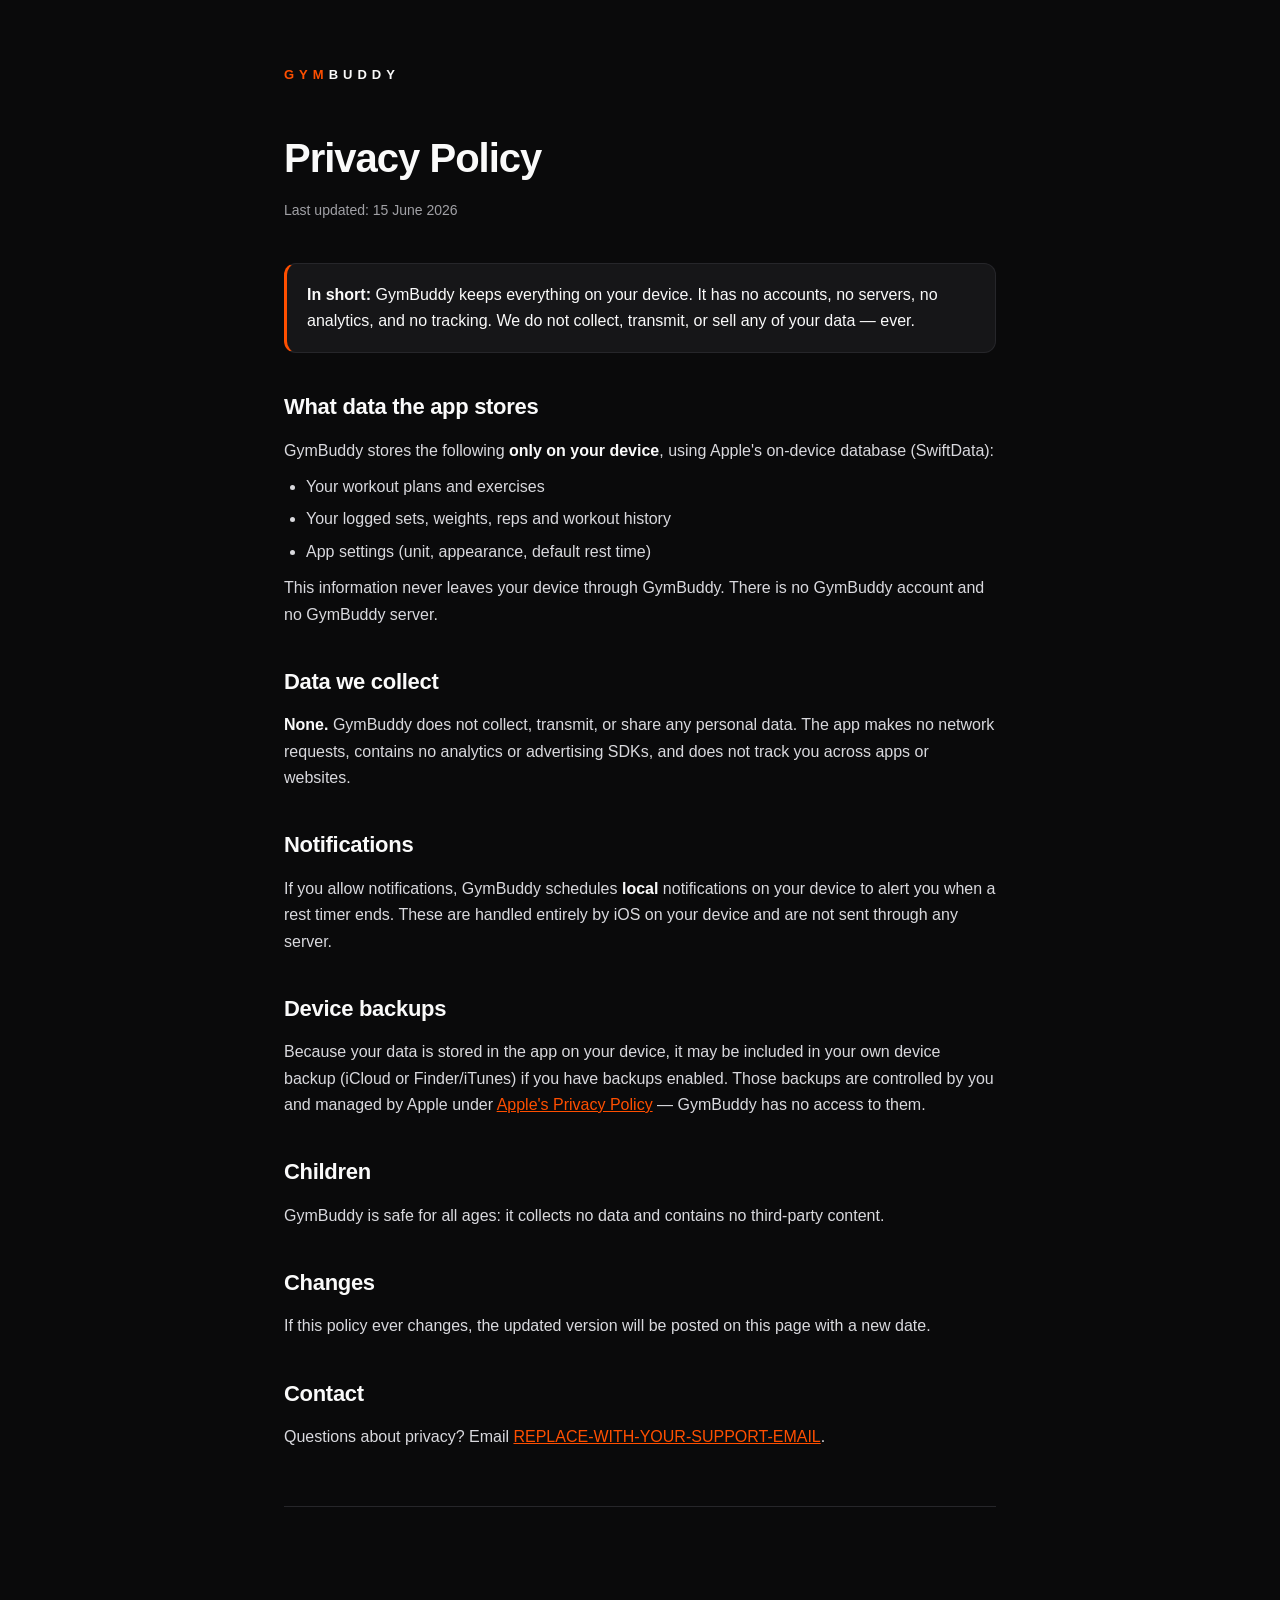
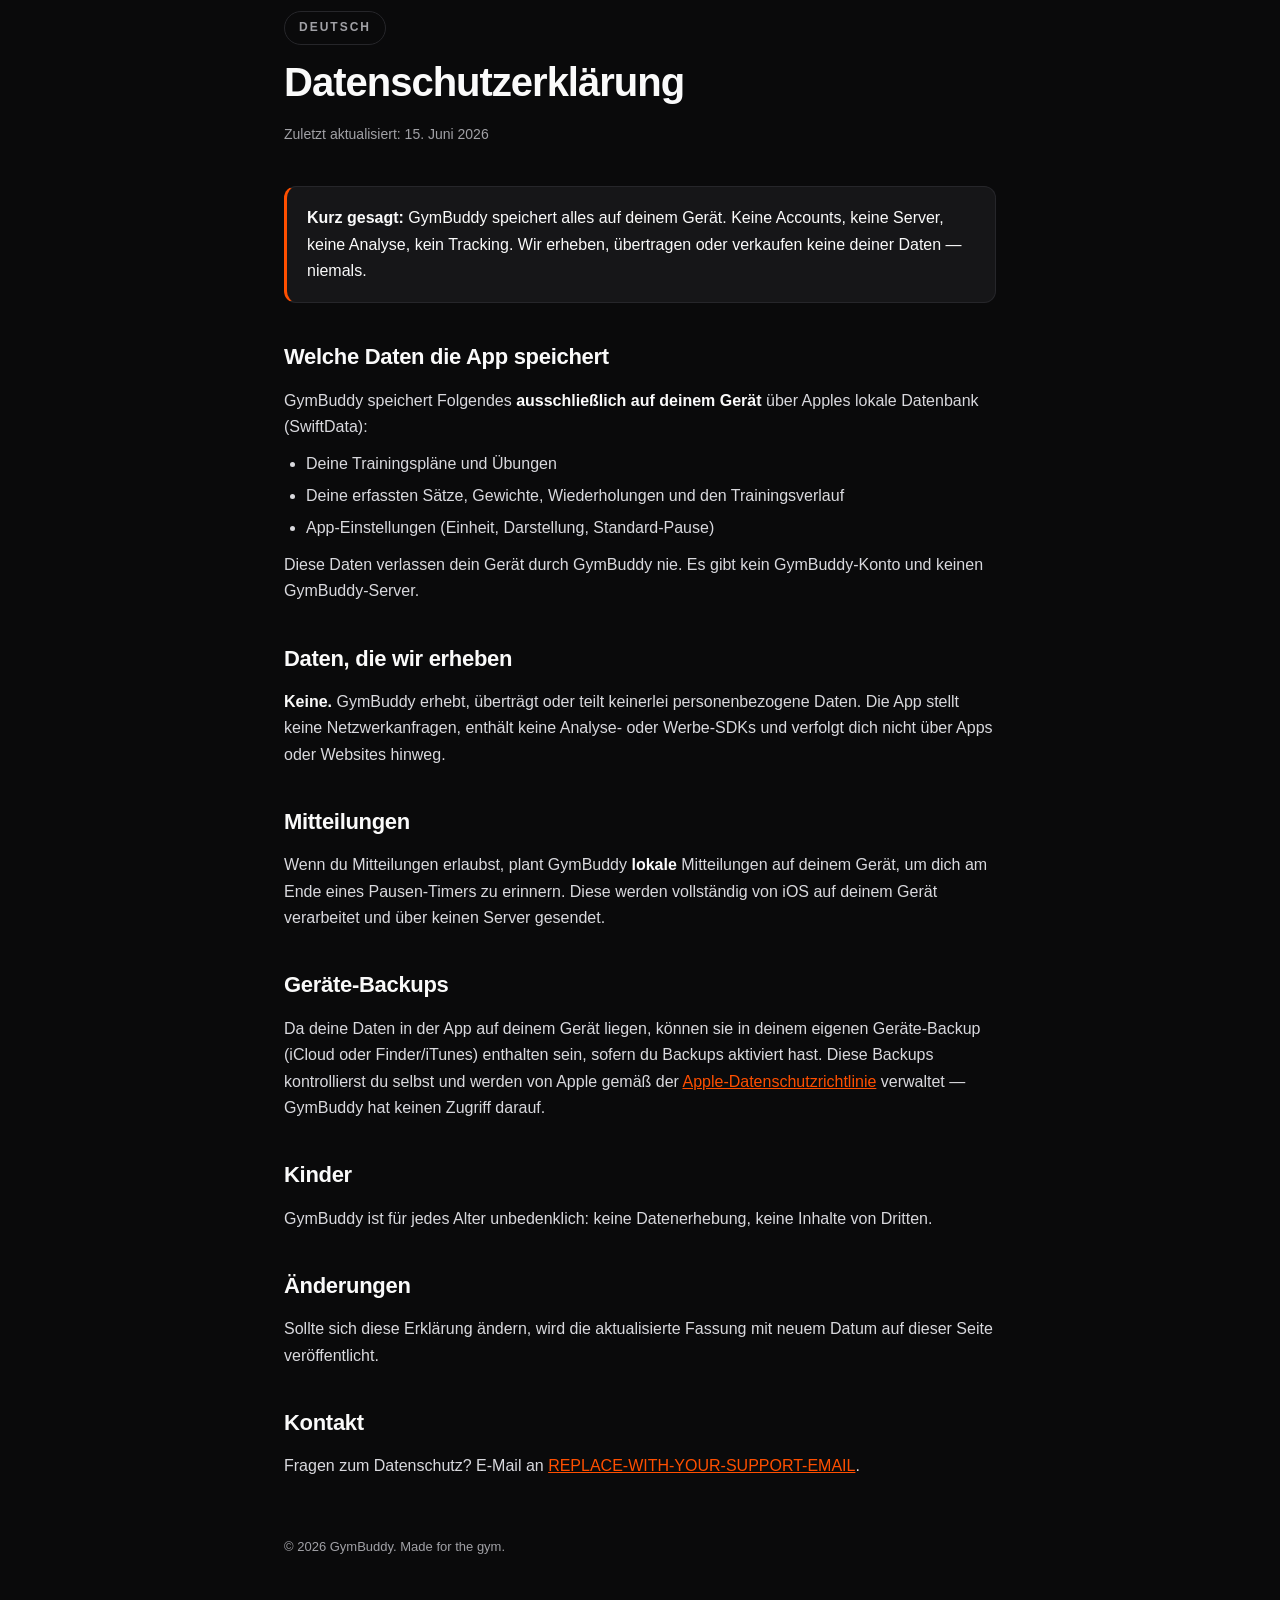
==== docs/privacy/index.html @ 10d66522 "feat: privacy policy + remove dead network code (A5) - Remove unused ExerciseImageService (wger.de n" ====
<!DOCTYPE html>
<html lang="en">
<head>
<meta charset="UTF-8">
<meta name="viewport" content="width=device-width, initial-scale=1.0">
<title>GymBuddy — Privacy Policy</title>
<style>
  :root{ --bg:#0A0A0B; --surface:#161618; --accent:#FF4F00; --txt:#FAFAFA; --txt2:#A1A1A6; --line:#26262a; }
  *{margin:0;padding:0;box-sizing:border-box}
  body{background:var(--bg);color:var(--txt);font-family:-apple-system,BlinkMacSystemFont,"Segoe UI",Roboto,sans-serif;
       line-height:1.65;-webkit-font-smoothing:antialiased}
  .wrap{max-width:760px;margin:0 auto;padding:64px 24px 96px}
  .brand{font-size:13px;font-weight:900;letter-spacing:5px;margin-bottom:40px}
  .brand b{color:var(--accent)}
  h1{font-size:40px;font-weight:900;letter-spacing:-1px;margin-bottom:8px}
  .date{color:var(--txt2);font-size:14px;margin-bottom:40px}
  h2{font-size:22px;font-weight:800;margin:36px 0 12px;letter-spacing:-.3px}
  p,li{color:#d9d9de;font-size:16px}
  ul{padding-left:22px;margin:10px 0}
  li{margin:6px 0}
  strong{color:var(--txt)}
  .tldr{background:var(--surface);border:1px solid var(--line);border-left:3px solid var(--accent);
        border-radius:12px;padding:18px 20px;margin:8px 0 8px}
  a{color:var(--accent)}
  .lang{display:inline-block;font-size:12px;font-weight:800;letter-spacing:2px;text-transform:uppercase;
        color:var(--txt2);border:1px solid var(--line);border-radius:99px;padding:6px 14px;margin:48px 0 4px}
  hr{border:none;border-top:1px solid var(--line);margin:56px 0}
  footer{color:var(--txt2);font-size:13px;margin-top:56px}
</style>
</head>
<body>
<div class="wrap">
  <div class="brand"><b>GYM</b>BUDDY</div>

  <!-- ============ ENGLISH ============ -->
  <h1>Privacy Policy</h1>
  <p class="date">Last updated: 15 June 2026</p>

  <div class="tldr">
    <strong>In short:</strong> GymBuddy keeps everything on your device. It has no accounts, no servers,
    no analytics, and no tracking. We do not collect, transmit, or sell any of your data — ever.
  </div>

  <h2>What data the app stores</h2>
  <p>GymBuddy stores the following <strong>only on your device</strong>, using Apple's on-device database (SwiftData):</p>
  <ul>
    <li>Your workout plans and exercises</li>
    <li>Your logged sets, weights, reps and workout history</li>
    <li>App settings (unit, appearance, default rest time)</li>
  </ul>
  <p>This information never leaves your device through GymBuddy. There is no GymBuddy account and no GymBuddy server.</p>

  <h2>Data we collect</h2>
  <p><strong>None.</strong> GymBuddy does not collect, transmit, or share any personal data. The app makes no
  network requests, contains no analytics or advertising SDKs, and does not track you across apps or websites.</p>

  <h2>Notifications</h2>
  <p>If you allow notifications, GymBuddy schedules <strong>local</strong> notifications on your device to alert you
  when a rest timer ends. These are handled entirely by iOS on your device and are not sent through any server.</p>

  <h2>Device backups</h2>
  <p>Because your data is stored in the app on your device, it may be included in your own device backup
  (iCloud or Finder/iTunes) if you have backups enabled. Those backups are controlled by you and managed by Apple
  under <a href="https://www.apple.com/legal/privacy/">Apple's Privacy Policy</a> — GymBuddy has no access to them.</p>

  <h2>Children</h2>
  <p>GymBuddy is safe for all ages: it collects no data and contains no third-party content.</p>

  <h2>Changes</h2>
  <p>If this policy ever changes, the updated version will be posted on this page with a new date.</p>

  <h2>Contact</h2>
  <p>Questions about privacy? Email <a href="mailto:REPLACE-WITH-YOUR-SUPPORT-EMAIL">REPLACE-WITH-YOUR-SUPPORT-EMAIL</a>.</p>

  <hr>

  <!-- ============ DEUTSCH ============ -->
  <span class="lang">Deutsch</span>
  <h1>Datenschutzerklärung</h1>
  <p class="date">Zuletzt aktualisiert: 15. Juni 2026</p>

  <div class="tldr">
    <strong>Kurz gesagt:</strong> GymBuddy speichert alles auf deinem Gerät. Keine Accounts, keine Server,
    keine Analyse, kein Tracking. Wir erheben, übertragen oder verkaufen keine deiner Daten — niemals.
  </div>

  <h2>Welche Daten die App speichert</h2>
  <p>GymBuddy speichert Folgendes <strong>ausschließlich auf deinem Gerät</strong> über Apples lokale Datenbank (SwiftData):</p>
  <ul>
    <li>Deine Trainingspläne und Übungen</li>
    <li>Deine erfassten Sätze, Gewichte, Wiederholungen und den Trainingsverlauf</li>
    <li>App-Einstellungen (Einheit, Darstellung, Standard-Pause)</li>
  </ul>
  <p>Diese Daten verlassen dein Gerät durch GymBuddy nie. Es gibt kein GymBuddy-Konto und keinen GymBuddy-Server.</p>

  <h2>Daten, die wir erheben</h2>
  <p><strong>Keine.</strong> GymBuddy erhebt, überträgt oder teilt keinerlei personenbezogene Daten. Die App stellt
  keine Netzwerkanfragen, enthält keine Analyse- oder Werbe-SDKs und verfolgt dich nicht über Apps oder Websites hinweg.</p>

  <h2>Mitteilungen</h2>
  <p>Wenn du Mitteilungen erlaubst, plant GymBuddy <strong>lokale</strong> Mitteilungen auf deinem Gerät, um dich am
  Ende eines Pausen-Timers zu erinnern. Diese werden vollständig von iOS auf deinem Gerät verarbeitet und über keinen Server gesendet.</p>

  <h2>Geräte-Backups</h2>
  <p>Da deine Daten in der App auf deinem Gerät liegen, können sie in deinem eigenen Geräte-Backup (iCloud oder
  Finder/iTunes) enthalten sein, sofern du Backups aktiviert hast. Diese Backups kontrollierst du selbst und werden
  von Apple gemäß der <a href="https://www.apple.com/legal/privacy/">Apple-Datenschutzrichtlinie</a> verwaltet — GymBuddy hat keinen Zugriff darauf.</p>

  <h2>Kinder</h2>
  <p>GymBuddy ist für jedes Alter unbedenklich: keine Datenerhebung, keine Inhalte von Dritten.</p>

  <h2>Änderungen</h2>
  <p>Sollte sich diese Erklärung ändern, wird die aktualisierte Fassung mit neuem Datum auf dieser Seite veröffentlicht.</p>

  <h2>Kontakt</h2>
  <p>Fragen zum Datenschutz? E-Mail an <a href="mailto:REPLACE-WITH-YOUR-SUPPORT-EMAIL">REPLACE-WITH-YOUR-SUPPORT-EMAIL</a>.</p>

  <footer>© 2026 GymBuddy. Made for the gym.</footer>
</div>
</body>
</html>
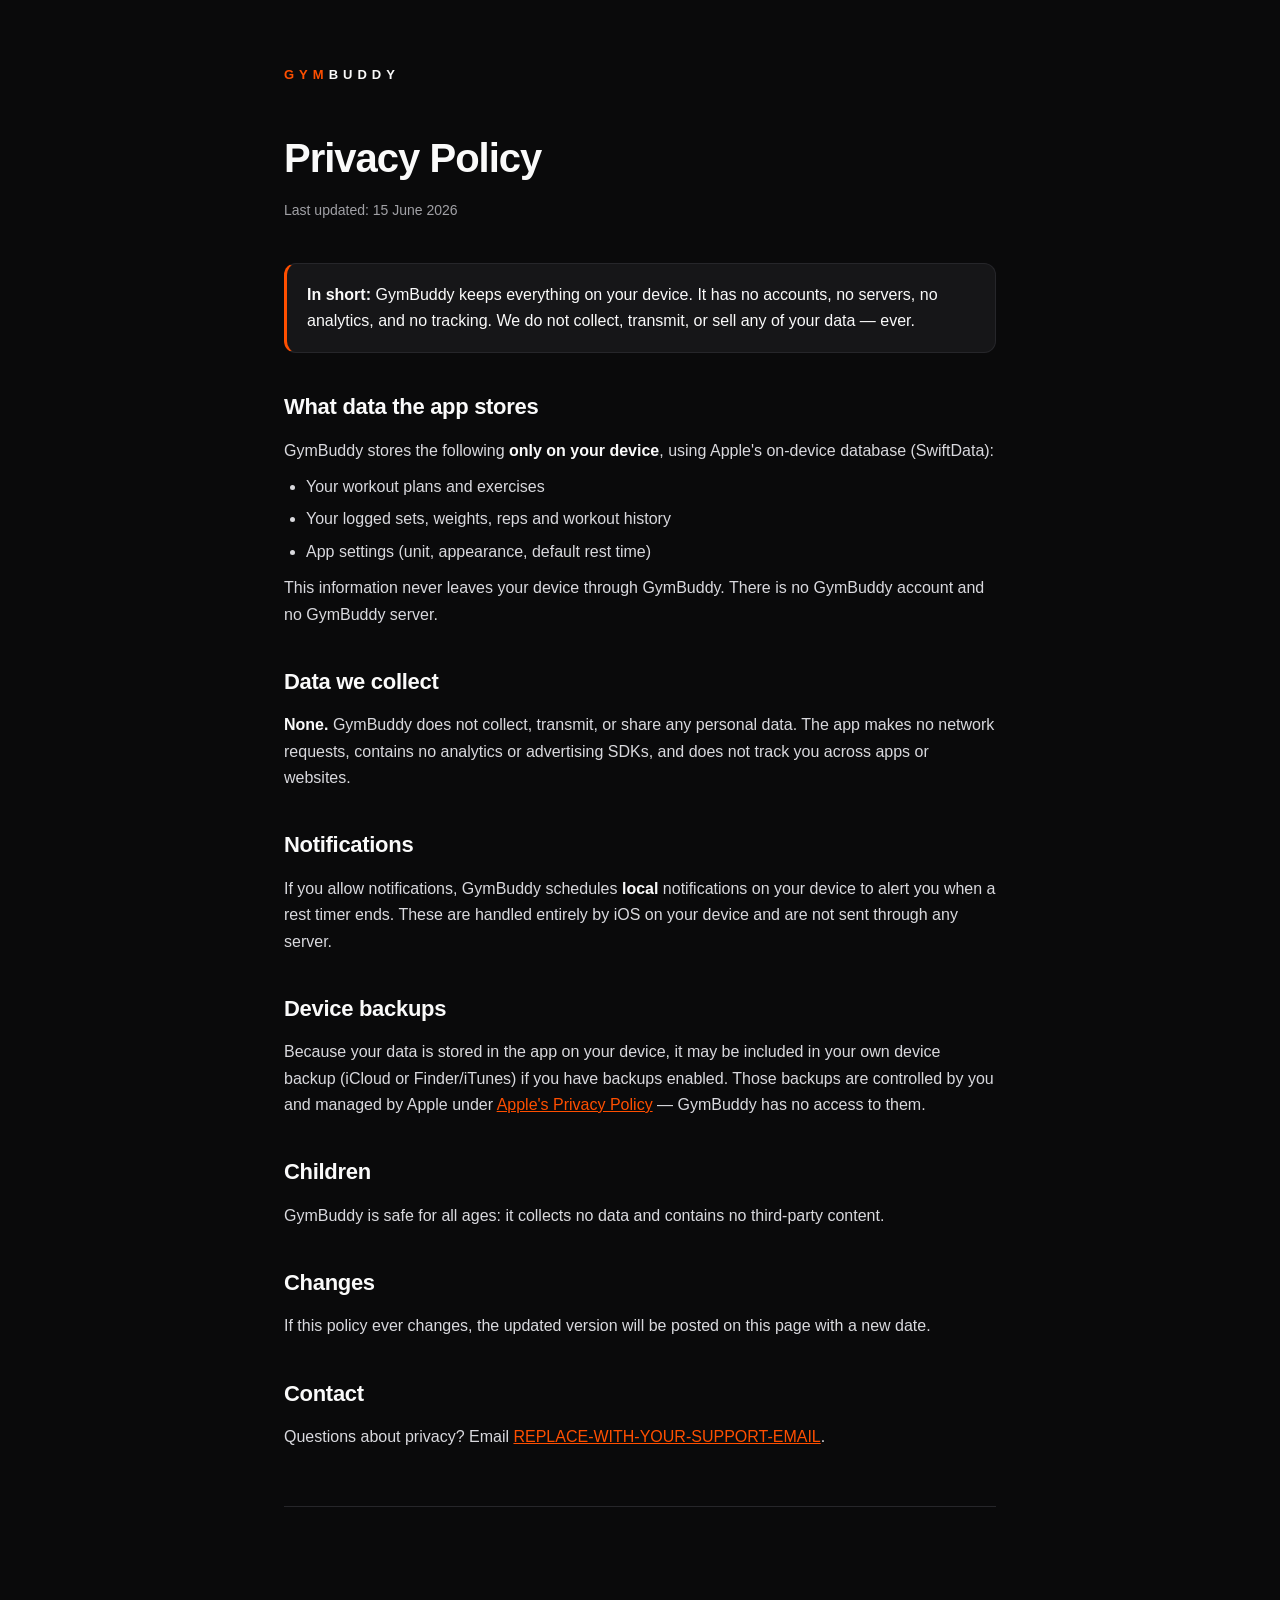
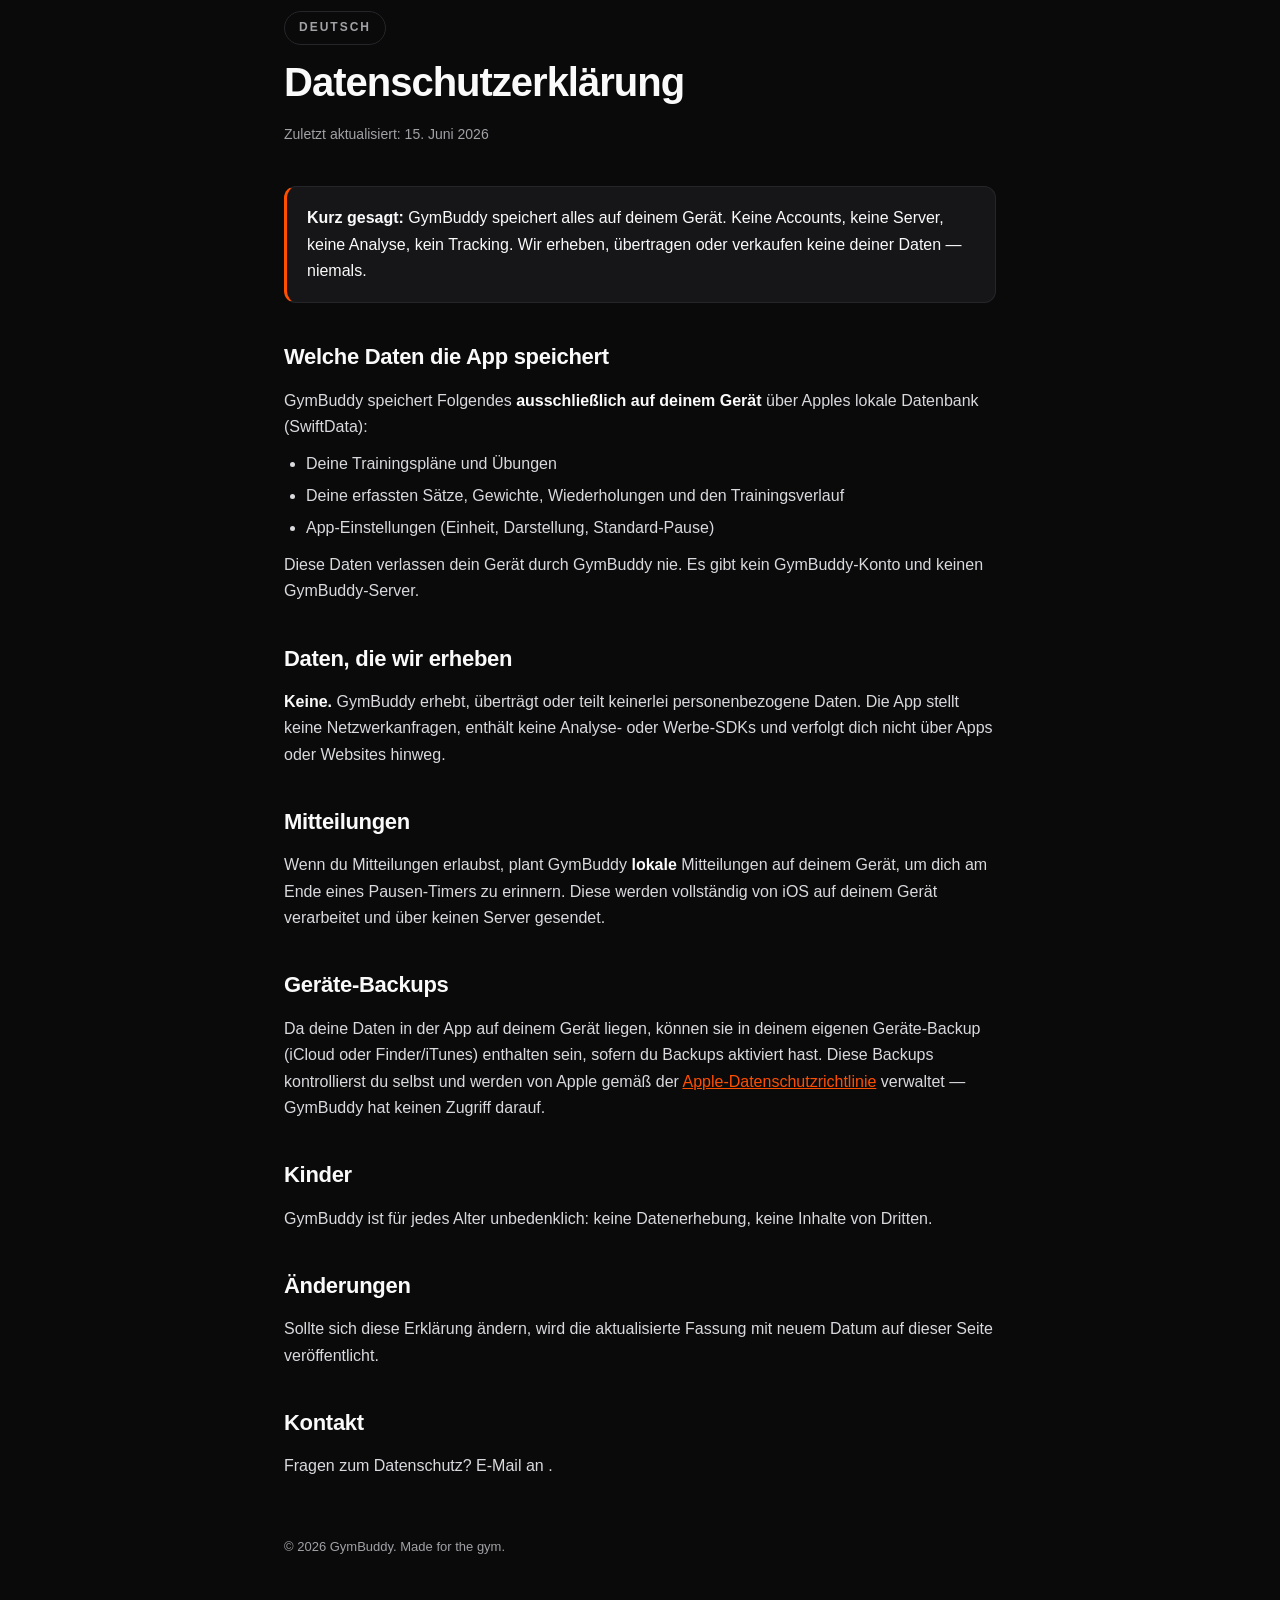
==== commit 8dafc14f: "feat: voluntary Tip Jar (StoreKit 2 consumables) - TipJarStore (StoreKit 2) + TipJarView (gym-themed" ====
--- a/docs/privacy/index.html
+++ b/docs/privacy/index.html
@@ -1,121 +1,228 @@
 <!DOCTYPE html>
 <html lang="en">
+
 <head>
-<meta charset="UTF-8">
-<meta name="viewport" content="width=device-width, initial-scale=1.0">
-<title>GymBuddy — Privacy Policy</title>
-<style>
-  :root{ --bg:#0A0A0B; --surface:#161618; --accent:#FF4F00; --txt:#FAFAFA; --txt2:#A1A1A6; --line:#26262a; }
-  *{margin:0;padding:0;box-sizing:border-box}
-  body{background:var(--bg);color:var(--txt);font-family:-apple-system,BlinkMacSystemFont,"Segoe UI",Roboto,sans-serif;
-       line-height:1.65;-webkit-font-smoothing:antialiased}
-  .wrap{max-width:760px;margin:0 auto;padding:64px 24px 96px}
-  .brand{font-size:13px;font-weight:900;letter-spacing:5px;margin-bottom:40px}
-  .brand b{color:var(--accent)}
-  h1{font-size:40px;font-weight:900;letter-spacing:-1px;margin-bottom:8px}
-  .date{color:var(--txt2);font-size:14px;margin-bottom:40px}
-  h2{font-size:22px;font-weight:800;margin:36px 0 12px;letter-spacing:-.3px}
-  p,li{color:#d9d9de;font-size:16px}
-  ul{padding-left:22px;margin:10px 0}
-  li{margin:6px 0}
-  strong{color:var(--txt)}
-  .tldr{background:var(--surface);border:1px solid var(--line);border-left:3px solid var(--accent);
-        border-radius:12px;padding:18px 20px;margin:8px 0 8px}
-  a{color:var(--accent)}
-  .lang{display:inline-block;font-size:12px;font-weight:800;letter-spacing:2px;text-transform:uppercase;
-        color:var(--txt2);border:1px solid var(--line);border-radius:99px;padding:6px 14px;margin:48px 0 4px}
-  hr{border:none;border-top:1px solid var(--line);margin:56px 0}
-  footer{color:var(--txt2);font-size:13px;margin-top:56px}
-</style>
+  <meta charset="UTF-8">
+  <meta name="viewport" content="width=device-width, initial-scale=1.0">
+  <title>GymBuddy — Privacy Policy</title>
+  <style>
+    :root {
+      --bg: #0A0A0B;
+      --surface: #161618;
+      --accent: #FF4F00;
+      --txt: #FAFAFA;
+      --txt2: #A1A1A6;
+      --line: #26262a;
+    }
+
+    * {
+      margin: 0;
+      padding: 0;
+      box-sizing: border-box
+    }
+
+    body {
+      background: var(--bg);
+      color: var(--txt);
+      font-family: -apple-system, BlinkMacSystemFont, "Segoe UI", Roboto, sans-serif;
+      line-height: 1.65;
+      -webkit-font-smoothing: antialiased
+    }
+
+    .wrap {
+      max-width: 760px;
+      margin: 0 auto;
+      padding: 64px 24px 96px
+    }
+
+    .brand {
+      font-size: 13px;
+      font-weight: 900;
+      letter-spacing: 5px;
+      margin-bottom: 40px
+    }
+
+    .brand b {
+      color: var(--accent)
+    }
+
+    h1 {
+      font-size: 40px;
+      font-weight: 900;
+      letter-spacing: -1px;
+      margin-bottom: 8px
+    }
+
+    .date {
+      color: var(--txt2);
+      font-size: 14px;
+      margin-bottom: 40px
+    }
+
+    h2 {
+      font-size: 22px;
+      font-weight: 800;
+      margin: 36px 0 12px;
+      letter-spacing: -.3px
+    }
+
+    p,
+    li {
+      color: #d9d9de;
+      font-size: 16px
+    }
+
+    ul {
+      padding-left: 22px;
+      margin: 10px 0
+    }
+
+    li {
+      margin: 6px 0
+    }
+
+    strong {
+      color: var(--txt)
+    }
+
+    .tldr {
+      background: var(--surface);
+      border: 1px solid var(--line);
+      border-left: 3px solid var(--accent);
+      border-radius: 12px;
+      padding: 18px 20px;
+      margin: 8px 0 8px
+    }
+
+    a {
+      color: var(--accent)
+    }
+
+    .lang {
+      display: inline-block;
+      font-size: 12px;
+      font-weight: 800;
+      letter-spacing: 2px;
+      text-transform: uppercase;
+      color: var(--txt2);
+      border: 1px solid var(--line);
+      border-radius: 99px;
+      padding: 6px 14px;
+      margin: 48px 0 4px
+    }
+
+    hr {
+      border: none;
+      border-top: 1px solid var(--line);
+      margin: 56px 0
+    }
+
+    footer {
+      color: var(--txt2);
+      font-size: 13px;
+      margin-top: 56px
+    }
+  </style>
 </head>
+
 <body>
-<div class="wrap">
-  <div class="brand"><b>GYM</b>BUDDY</div>
-
-  <!-- ============ ENGLISH ============ -->
-  <h1>Privacy Policy</h1>
-  <p class="date">Last updated: 15 June 2026</p>
-
-  <div class="tldr">
-    <strong>In short:</strong> GymBuddy keeps everything on your device. It has no accounts, no servers,
-    no analytics, and no tracking. We do not collect, transmit, or sell any of your data — ever.
+  <div class="wrap">
+    <div class="brand"><b>GYM</b>BUDDY</div>
+
+    <!-- ============ ENGLISH ============ -->
+    <h1>Privacy Policy</h1>
+    <p class="date">Last updated: 15 June 2026</p>
+
+    <div class="tldr">
+      <strong>In short:</strong> GymBuddy keeps everything on your device. It has no accounts, no servers,
+      no analytics, and no tracking. We do not collect, transmit, or sell any of your data — ever.
+    </div>
+
+    <h2>What data the app stores</h2>
+    <p>GymBuddy stores the following <strong>only on your device</strong>, using Apple's on-device database (SwiftData):
+    </p>
+    <ul>
+      <li>Your workout plans and exercises</li>
+      <li>Your logged sets, weights, reps and workout history</li>
+      <li>App settings (unit, appearance, default rest time)</li>
+    </ul>
+    <p>This information never leaves your device through GymBuddy. There is no GymBuddy account and no GymBuddy server.
+    </p>
+
+    <h2>Data we collect</h2>
+    <p><strong>None.</strong> GymBuddy does not collect, transmit, or share any personal data. The app makes no
+      network requests, contains no analytics or advertising SDKs, and does not track you across apps or websites.</p>
+
+    <h2>Notifications</h2>
+    <p>If you allow notifications, GymBuddy schedules <strong>local</strong> notifications on your device to alert you
+      when a rest timer ends. These are handled entirely by iOS on your device and are not sent through any server.</p>
+
+    <h2>Device backups</h2>
+    <p>Because your data is stored in the app on your device, it may be included in your own device backup
+      (iCloud or Finder/iTunes) if you have backups enabled. Those backups are controlled by you and managed by Apple
+      under <a href="https://www.apple.com/legal/privacy/">Apple's Privacy Policy</a> — GymBuddy has no access to them.
+    </p>
+
+    <h2>Children</h2>
+    <p>GymBuddy is safe for all ages: it collects no data and contains no third-party content.</p>
+
+    <h2>Changes</h2>
+    <p>If this policy ever changes, the updated version will be posted on this page with a new date.</p>
+
+    <h2>Contact</h2>
+    <p>Questions about privacy? Email <a
+        href="mailto:REPLACE-WITH-YOUR-SUPPORT-EMAIL">REPLACE-WITH-YOUR-SUPPORT-EMAIL</a>.</p>
+
+    <hr>
+
+    <!-- ============ DEUTSCH ============ -->
+    <span class="lang">Deutsch</span>
+    <h1>Datenschutzerklärung</h1>
+    <p class="date">Zuletzt aktualisiert: 15. Juni 2026</p>
+
+    <div class="tldr">
+      <strong>Kurz gesagt:</strong> GymBuddy speichert alles auf deinem Gerät. Keine Accounts, keine Server,
+      keine Analyse, kein Tracking. Wir erheben, übertragen oder verkaufen keine deiner Daten — niemals.
+    </div>
+
+    <h2>Welche Daten die App speichert</h2>
+    <p>GymBuddy speichert Folgendes <strong>ausschließlich auf deinem Gerät</strong> über Apples lokale Datenbank
+      (SwiftData):</p>
+    <ul>
+      <li>Deine Trainingspläne und Übungen</li>
+      <li>Deine erfassten Sätze, Gewichte, Wiederholungen und den Trainingsverlauf</li>
+      <li>App-Einstellungen (Einheit, Darstellung, Standard-Pause)</li>
+    </ul>
+    <p>Diese Daten verlassen dein Gerät durch GymBuddy nie. Es gibt kein GymBuddy-Konto und keinen GymBuddy-Server.</p>
+
+    <h2>Daten, die wir erheben</h2>
+    <p><strong>Keine.</strong> GymBuddy erhebt, überträgt oder teilt keinerlei personenbezogene Daten. Die App stellt
+      keine Netzwerkanfragen, enthält keine Analyse- oder Werbe-SDKs und verfolgt dich nicht über Apps oder Websites
+      hinweg.</p>
+
+    <h2>Mitteilungen</h2>
+    <p>Wenn du Mitteilungen erlaubst, plant GymBuddy <strong>lokale</strong> Mitteilungen auf deinem Gerät, um dich am
+      Ende eines Pausen-Timers zu erinnern. Diese werden vollständig von iOS auf deinem Gerät verarbeitet und über
+      keinen Server gesendet.</p>
+
+    <h2>Geräte-Backups</h2>
+    <p>Da deine Daten in der App auf deinem Gerät liegen, können sie in deinem eigenen Geräte-Backup (iCloud oder
+      Finder/iTunes) enthalten sein, sofern du Backups aktiviert hast. Diese Backups kontrollierst du selbst und werden
+      von Apple gemäß der <a href="https://www.apple.com/legal/privacy/">Apple-Datenschutzrichtlinie</a> verwaltet —
+      GymBuddy hat keinen Zugriff darauf.</p>
+
+    <h2>Kinder</h2>
+    <p>GymBuddy ist für jedes Alter unbedenklich: keine Datenerhebung, keine Inhalte von Dritten.</p>
+
+    <h2>Änderungen</h2>
+    <p>Sollte sich diese Erklärung ändern, wird die aktualisierte Fassung mit neuem Datum auf dieser Seite
+      veröffentlicht.</p>
+
+    <h2>Kontakt</h2>
+    <p>Fragen zum Datenschutz? E-Mail an <a href="mailto:hello@mathiasmueller.me"></a>.</p>
+
+    <footer>© 2026 GymBuddy. Made for the gym.</footer>
   </div>
-
-  <h2>What data the app stores</h2>
-  <p>GymBuddy stores the following <strong>only on your device</strong>, using Apple's on-device database (SwiftData):</p>
-  <ul>
-    <li>Your workout plans and exercises</li>
-    <li>Your logged sets, weights, reps and workout history</li>
-    <li>App settings (unit, appearance, default rest time)</li>
-  </ul>
-  <p>This information never leaves your device through GymBuddy. There is no GymBuddy account and no GymBuddy server.</p>
-
-  <h2>Data we collect</h2>
-  <p><strong>None.</strong> GymBuddy does not collect, transmit, or share any personal data. The app makes no
-  network requests, contains no analytics or advertising SDKs, and does not track you across apps or websites.</p>
-
-  <h2>Notifications</h2>
-  <p>If you allow notifications, GymBuddy schedules <strong>local</strong> notifications on your device to alert you
-  when a rest timer ends. These are handled entirely by iOS on your device and are not sent through any server.</p>
-
-  <h2>Device backups</h2>
-  <p>Because your data is stored in the app on your device, it may be included in your own device backup
-  (iCloud or Finder/iTunes) if you have backups enabled. Those backups are controlled by you and managed by Apple
-  under <a href="https://www.apple.com/legal/privacy/">Apple's Privacy Policy</a> — GymBuddy has no access to them.</p>
-
-  <h2>Children</h2>
-  <p>GymBuddy is safe for all ages: it collects no data and contains no third-party content.</p>
-
-  <h2>Changes</h2>
-  <p>If this policy ever changes, the updated version will be posted on this page with a new date.</p>
-
-  <h2>Contact</h2>
-  <p>Questions about privacy? Email <a href="mailto:REPLACE-WITH-YOUR-SUPPORT-EMAIL">REPLACE-WITH-YOUR-SUPPORT-EMAIL</a>.</p>
-
-  <hr>
-
-  <!-- ============ DEUTSCH ============ -->
-  <span class="lang">Deutsch</span>
-  <h1>Datenschutzerklärung</h1>
-  <p class="date">Zuletzt aktualisiert: 15. Juni 2026</p>
-
-  <div class="tldr">
-    <strong>Kurz gesagt:</strong> GymBuddy speichert alles auf deinem Gerät. Keine Accounts, keine Server,
-    keine Analyse, kein Tracking. Wir erheben, übertragen oder verkaufen keine deiner Daten — niemals.
-  </div>
-
-  <h2>Welche Daten die App speichert</h2>
-  <p>GymBuddy speichert Folgendes <strong>ausschließlich auf deinem Gerät</strong> über Apples lokale Datenbank (SwiftData):</p>
-  <ul>
-    <li>Deine Trainingspläne und Übungen</li>
-    <li>Deine erfassten Sätze, Gewichte, Wiederholungen und den Trainingsverlauf</li>
-    <li>App-Einstellungen (Einheit, Darstellung, Standard-Pause)</li>
-  </ul>
-  <p>Diese Daten verlassen dein Gerät durch GymBuddy nie. Es gibt kein GymBuddy-Konto und keinen GymBuddy-Server.</p>
-
-  <h2>Daten, die wir erheben</h2>
-  <p><strong>Keine.</strong> GymBuddy erhebt, überträgt oder teilt keinerlei personenbezogene Daten. Die App stellt
-  keine Netzwerkanfragen, enthält keine Analyse- oder Werbe-SDKs und verfolgt dich nicht über Apps oder Websites hinweg.</p>
-
-  <h2>Mitteilungen</h2>
-  <p>Wenn du Mitteilungen erlaubst, plant GymBuddy <strong>lokale</strong> Mitteilungen auf deinem Gerät, um dich am
-  Ende eines Pausen-Timers zu erinnern. Diese werden vollständig von iOS auf deinem Gerät verarbeitet und über keinen Server gesendet.</p>
-
-  <h2>Geräte-Backups</h2>
-  <p>Da deine Daten in der App auf deinem Gerät liegen, können sie in deinem eigenen Geräte-Backup (iCloud oder
-  Finder/iTunes) enthalten sein, sofern du Backups aktiviert hast. Diese Backups kontrollierst du selbst und werden
-  von Apple gemäß der <a href="https://www.apple.com/legal/privacy/">Apple-Datenschutzrichtlinie</a> verwaltet — GymBuddy hat keinen Zugriff darauf.</p>
-
-  <h2>Kinder</h2>
-  <p>GymBuddy ist für jedes Alter unbedenklich: keine Datenerhebung, keine Inhalte von Dritten.</p>
-
-  <h2>Änderungen</h2>
-  <p>Sollte sich diese Erklärung ändern, wird die aktualisierte Fassung mit neuem Datum auf dieser Seite veröffentlicht.</p>
-
-  <h2>Kontakt</h2>
-  <p>Fragen zum Datenschutz? E-Mail an <a href="mailto:REPLACE-WITH-YOUR-SUPPORT-EMAIL">REPLACE-WITH-YOUR-SUPPORT-EMAIL</a>.</p>
-
-  <footer>© 2026 GymBuddy. Made for the gym.</footer>
-</div>
 </body>
-</html>
+
+</html>
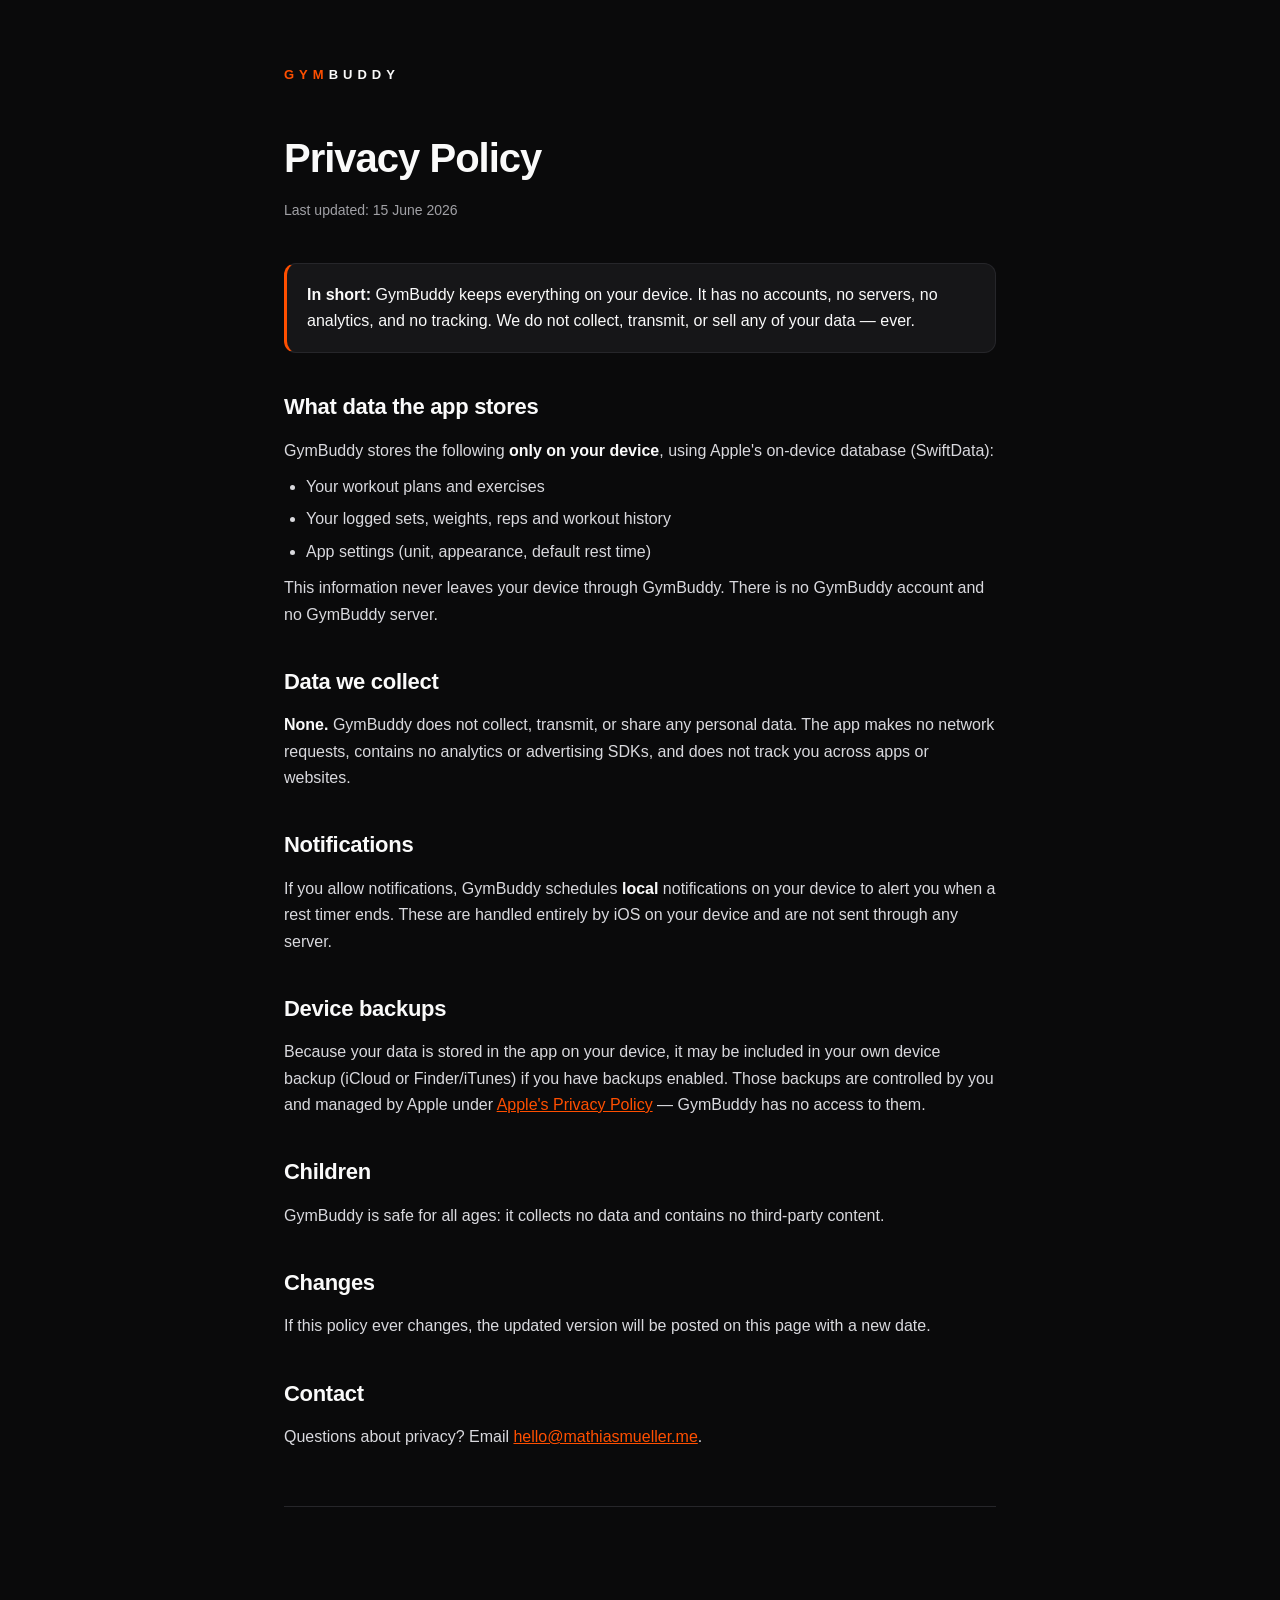
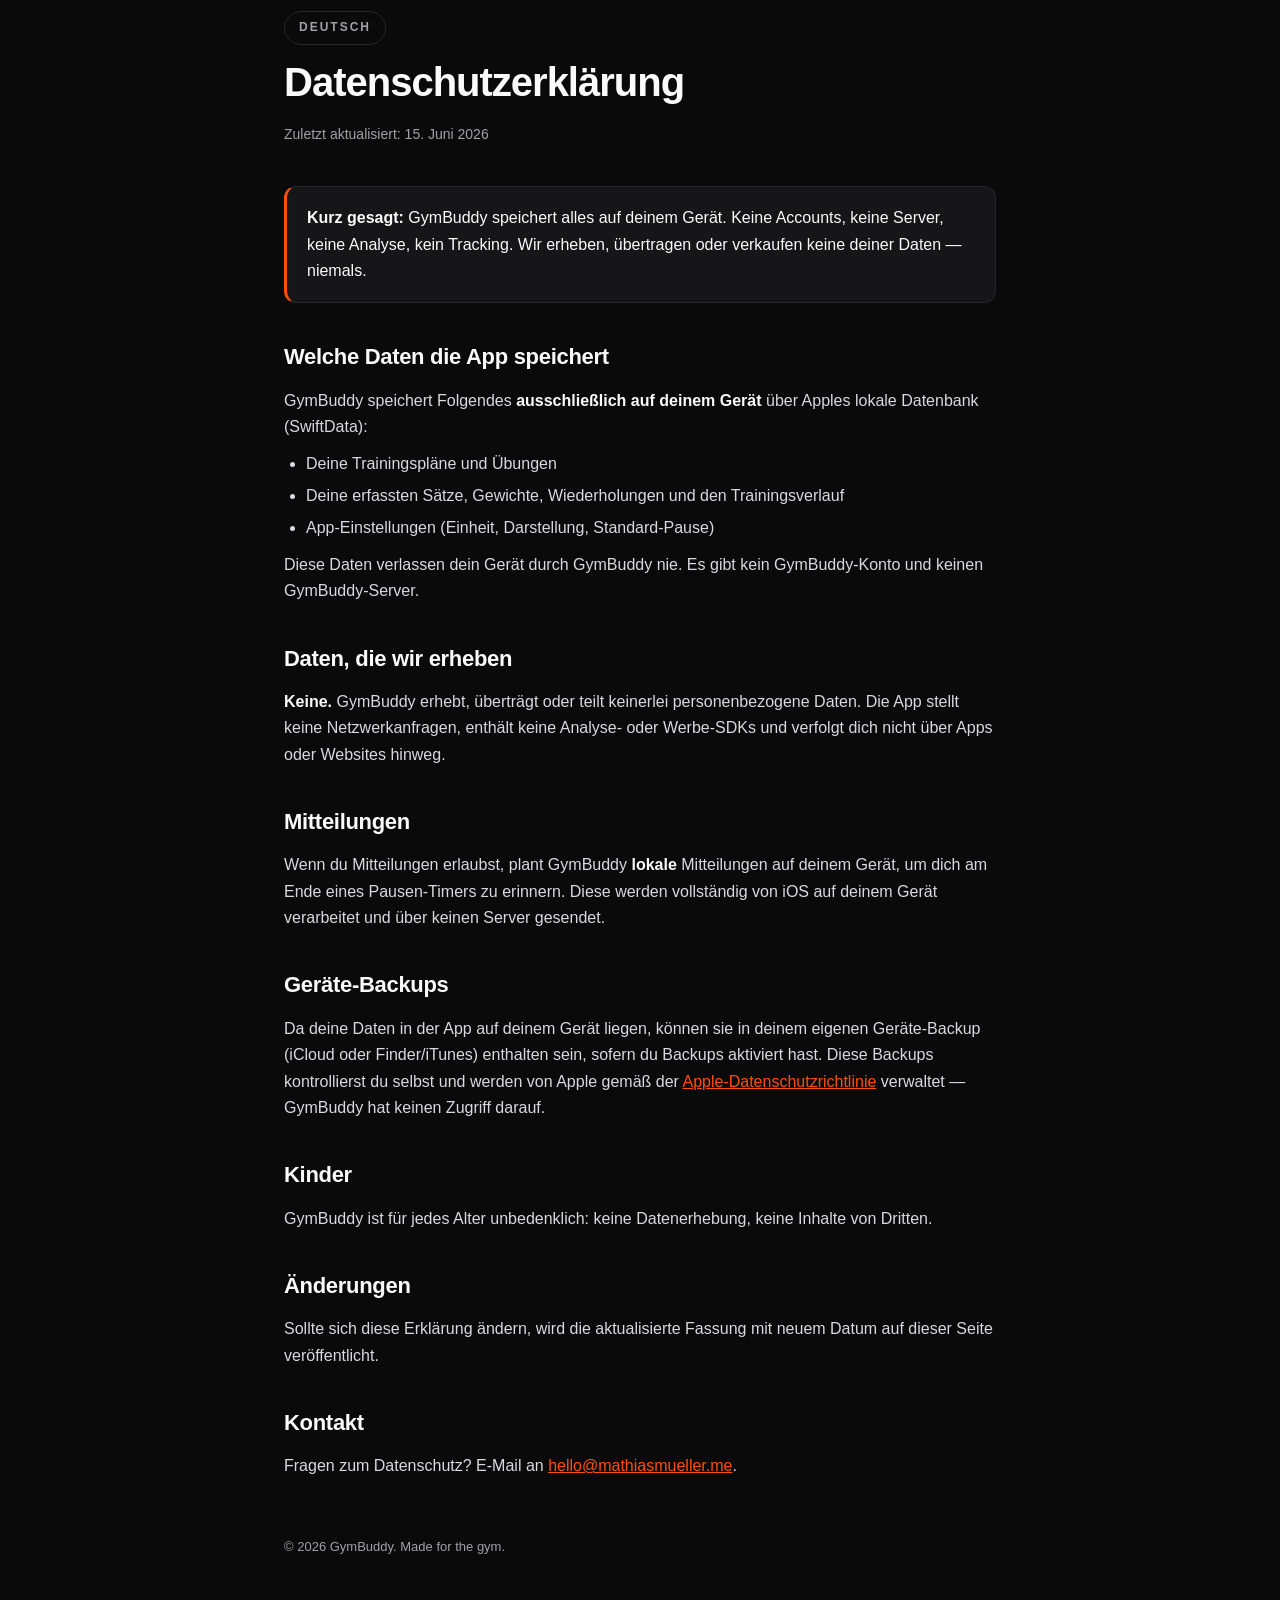
==== commit defe12b7: "docs: set privacy policy contact email Co-Authored-By: Claude Opus 4.8 <noreply@anthropic.com>" ====
--- a/docs/privacy/index.html
+++ b/docs/privacy/index.html
@@ -171,7 +171,7 @@
 
     <h2>Contact</h2>
     <p>Questions about privacy? Email <a
-        href="mailto:REPLACE-WITH-YOUR-SUPPORT-EMAIL">REPLACE-WITH-YOUR-SUPPORT-EMAIL</a>.</p>
+        href="mailto:hello@mathiasmueller.me">hello@mathiasmueller.me</a>.</p>
 
     <hr>
 
@@ -219,7 +219,7 @@
       veröffentlicht.</p>
 
     <h2>Kontakt</h2>
-    <p>Fragen zum Datenschutz? E-Mail an <a href="mailto:hello@mathiasmueller.me"></a>.</p>
+    <p>Fragen zum Datenschutz? E-Mail an <a href="mailto:hello@mathiasmueller.me">hello@mathiasmueller.me</a>.</p>
 
     <footer>© 2026 GymBuddy. Made for the gym.</footer>
   </div>
